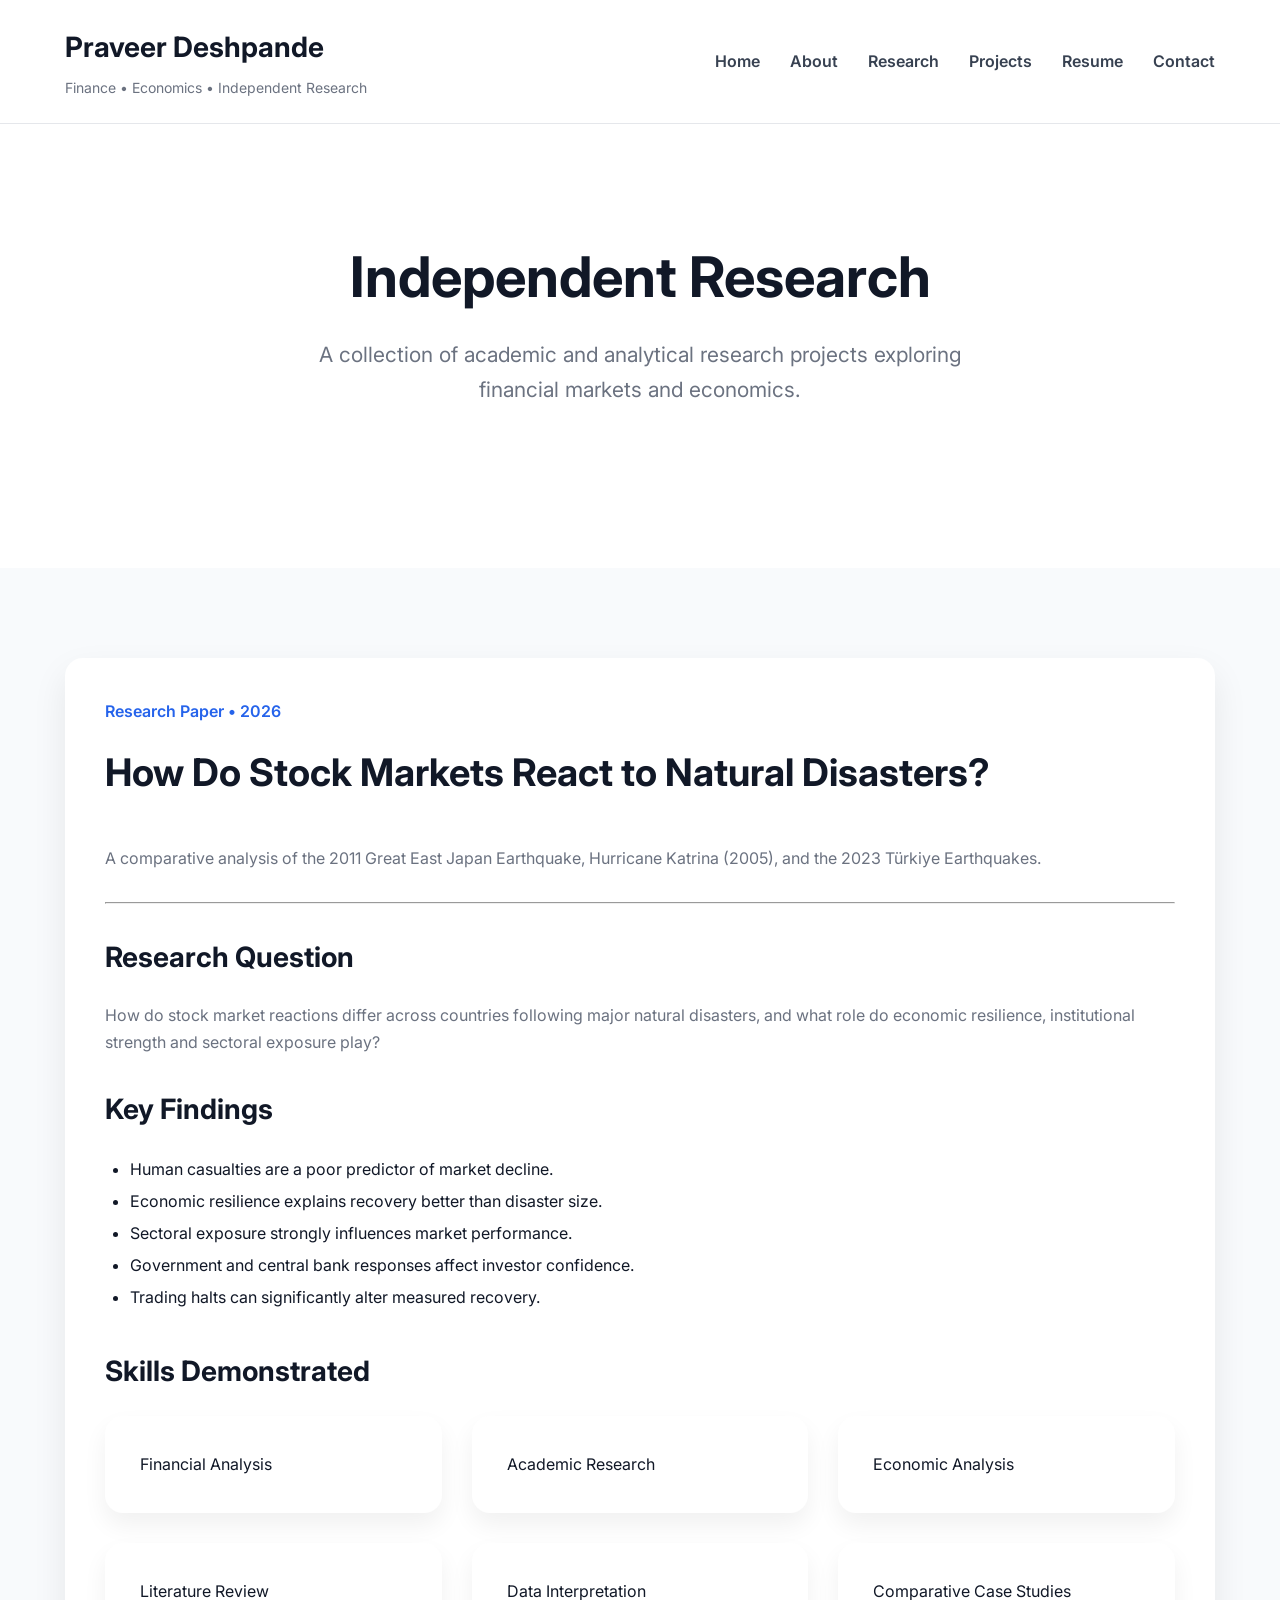
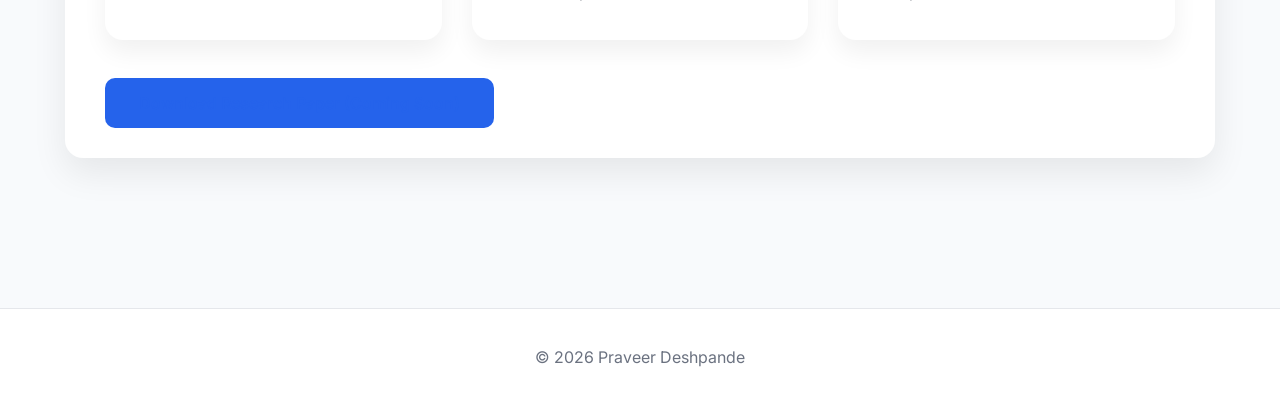
==== research.html @ 0e67dea5 "Create Research page" ====
<!DOCTYPE html>
<html lang="en">

<head>

<meta charset="UTF-8">
<meta name="viewport" content="width=device-width, initial-scale=1">

<title>Research | Praveer Deshpande</title>

<link rel="stylesheet" href="style.css">

<link rel="preconnect" href="https://fonts.googleapis.com">
<link rel="preconnect" href="https://fonts.gstatic.com" crossorigin>

<link href="https://fonts.googleapis.com/css2?family=Inter:wght@300;400;500;600;700&display=swap" rel="stylesheet">

</head>

<body>

<header>

<div class="container">

<div>

<h1>Praveer Deshpande</h1>

<p class="tagline">
Finance • Economics • Independent Research
</p>

</div>

<nav>

<a href="index.html">Home</a>

<a href="about.html">About</a>

<a href="research.html">Research</a>

<a href="projects.html">Projects</a>

<a href="resume.html">Resume</a>

<a href="contact.html">Contact</a>

</nav>

</div>

</header>

<section class="hero">

<div class="container">

<h2>Independent Research</h2>

<p>
A collection of academic and analytical research projects exploring financial markets and economics.
</p>

</div>

</section>

<section class="section">

<div class="container">

<div class="project-card">

<span style="color:#2563eb;font-weight:600;">
Research Paper • 2026
</span>

<h2 style="margin-top:15px;">
How Do Stock Markets React to Natural Disasters?
</h2>

<p>

A comparative analysis of the 2011 Great East Japan Earthquake,
Hurricane Katrina (2005), and the 2023 Türkiye Earthquakes.

</p>

<hr style="margin:30px 0;">

<h3>Research Question</h3>

<p>

How do stock market reactions differ across countries following major
natural disasters, and what role do economic resilience,
institutional strength and sectoral exposure play?

</p>

<h3 style="margin-top:30px;">
Key Findings
</h3>

<ul style="margin-left:25px;line-height:2;">

<li>Human casualties are a poor predictor of market decline.</li>

<li>Economic resilience explains recovery better than disaster size.</li>

<li>Sectoral exposure strongly influences market performance.</li>

<li>Government and central bank responses affect investor confidence.</li>

<li>Trading halts can significantly alter measured recovery.</li>

</ul>

<h3 style="margin-top:35px;">
Skills Demonstrated
</h3>

<div class="grid" style="margin-top:20px;">

<div class="small-card">

Financial Analysis

</div>

<div class="small-card">

Academic Research

</div>

<div class="small-card">

Economic Analysis

</div>

<div class="small-card">

Literature Review

</div>

<div class="small-card">

Data Interpretation

</div>

<div class="small-card">

Comparative Case Studies

</div>

</div>

<div style="margin-top:50px;">

<a class="btn" href="#">

Download Research Paper (Coming Soon)

</a>

</div>

</div>

</div>

</section>

<footer>

<div class="container">

<p>

© 2026 Praveer Deshpande

</p>

</div>

</footer>

</body>

</html>
---- style.css ----
*{
margin:0;
padding:0;
box-sizing:border-box;
}

html{
scroll-behavior:smooth;
}

body{
font-family:'Inter',sans-serif;
background:#f8fafc;
color:#111827;
line-height:1.7;
}

.container{
width:90%;
max-width:1150px;
margin:auto;
}

header{
background:#ffffff;
border-bottom:1px solid #e5e7eb;
position:sticky;
top:0;
z-index:1000;
}

header .container{
display:flex;
justify-content:space-between;
align-items:center;
padding:24px 0;
}

header h1{
font-size:28px;
font-weight:700;
}

.tagline{
font-size:14px;
color:#6b7280;
margin-top:4px;
}

nav{
display:flex;
gap:30px;
}

nav a{
text-decoration:none;
font-weight:600;
color:#374151;
transition:.3s;
}

nav a:hover{
color:#2563eb;
}

.hero{
padding:120px 0;
text-align:center;
background:white;
}

.hero h2{
font-size:56px;
max-width:900px;
margin:auto;
margin-bottom:25px;
line-height:1.2;
}

.hero p{
font-size:21px;
max-width:700px;
margin:auto;
color:#6b7280;
margin-bottom:40px;
}

.buttons{
display:flex;
justify-content:center;
gap:20px;
flex-wrap:wrap;
}

.btn{
background:#2563eb;
color:white;
padding:15px 34px;
border-radius:10px;
text-decoration:none;
font-weight:600;
transition:.3s;
}

.btn:hover{
background:#1d4ed8;
transform:translateY(-2px);
}

.btn-outline{
border:2px solid #2563eb;
color:#2563eb;
padding:13px 34px;
border-radius:10px;
text-decoration:none;
font-weight:600;
transition:.3s;
}

.btn-outline:hover{
background:#2563eb;
color:white;
}

.section{
padding:90px 0;
}

.section h2{
font-size:38px;
margin-bottom:40px;
}

.project-card{
background:white;
padding:40px;
border-radius:18px;
box-shadow:0 15px 35px rgba(0,0,0,.08);
transition:.3s;
}

.project-card:hover{
transform:translateY(-6px);
}

.project-card h3{
font-size:28px;
margin-bottom:20px;
}

.project-card p{
color:#6b7280;
margin-bottom:25px;
}

.project-card a{
text-decoration:none;
font-weight:600;
color:#2563eb;
}

.grid{
display:grid;
grid-template-columns:repeat(auto-fit,minmax(280px,1fr));
gap:30px;
}

.small-card{
background:white;
padding:35px;
border-radius:18px;
box-shadow:0 12px 25px rgba(0,0,0,.06);
transition:.3s;
}

.small-card:hover{
transform:translateY(-5px);
}

.small-card h3{
margin-bottom:15px;
font-size:24px;
}

.small-card p{
color:#6b7280;
}

footer{
background:white;
border-top:1px solid #e5e7eb;
padding:35px 0;
text-align:center;
color:#6b7280;
margin-top:60px;
}

@media(max-width:900px){

header .container{
flex-direction:column;
gap:20px;
}

nav{
flex-wrap:wrap;
justify-content:center;
gap:18px;
}

.hero{
padding:80px 0;
}

.hero h2{
font-size:40px;
}

.hero p{
font-size:18px;
}

.section h2{
font-size:30px;
}

}
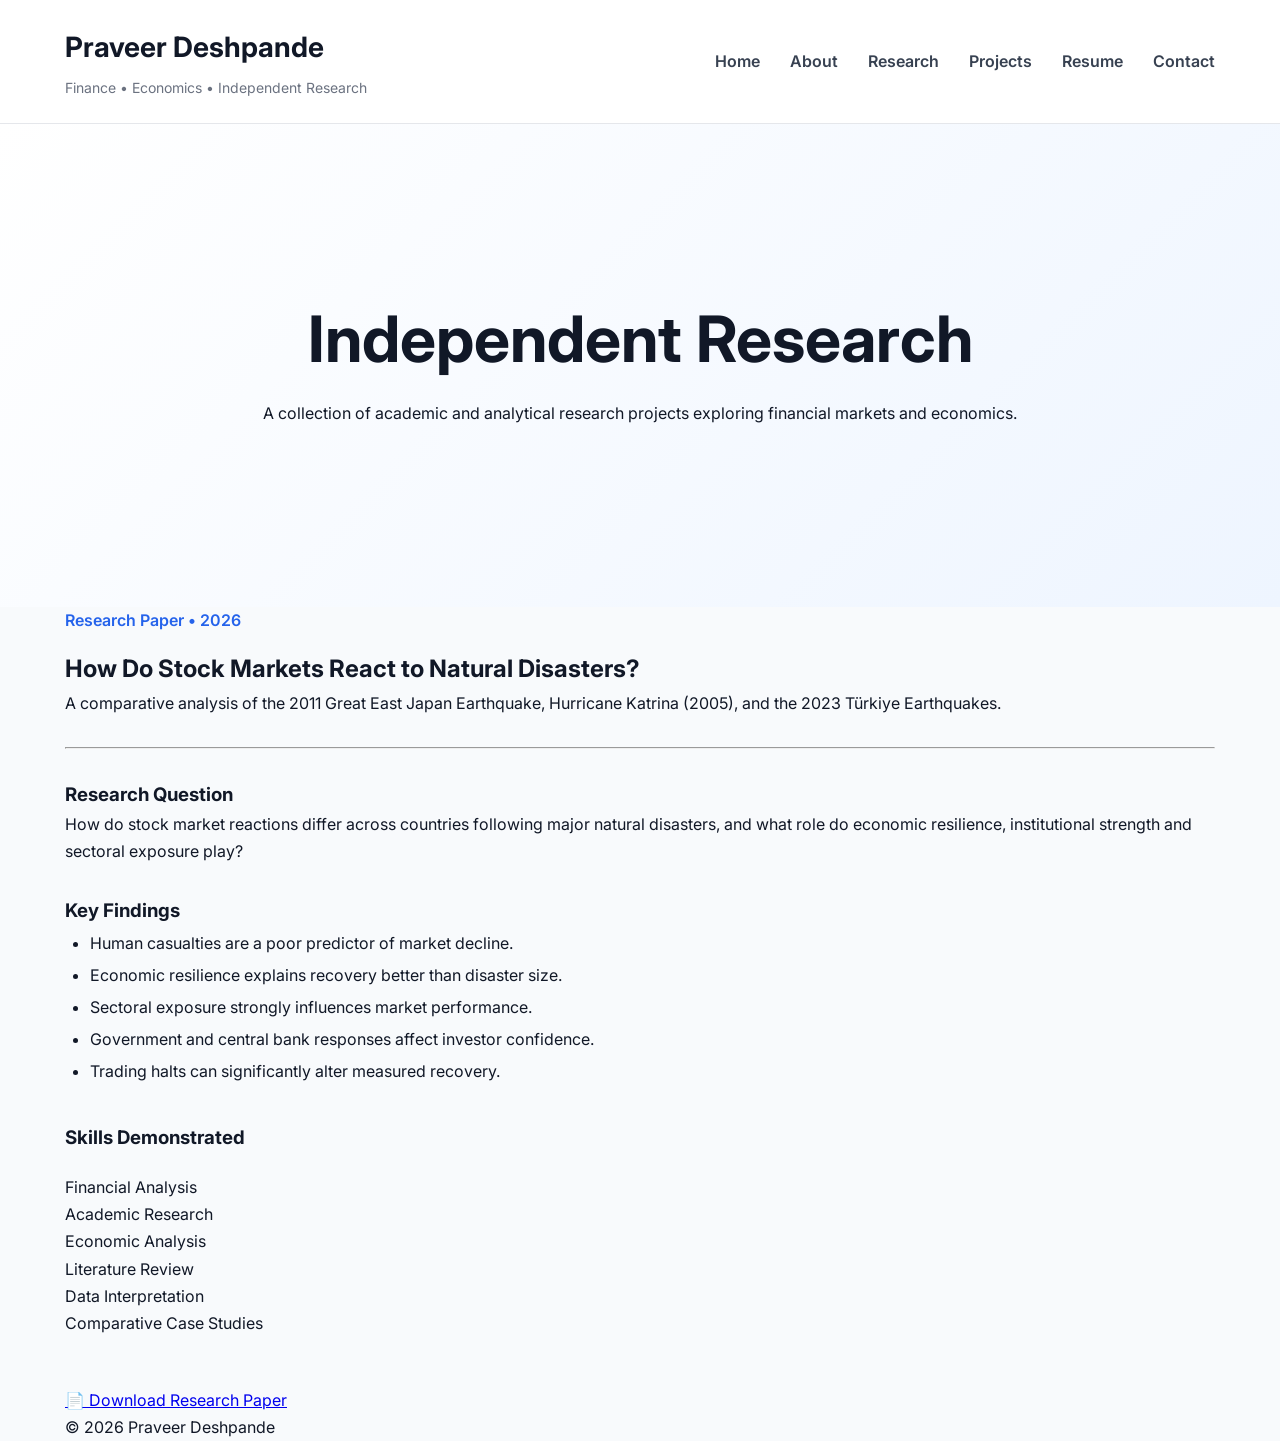
==== commit cb2f14df: "Link research paper" ====
--- a/research.html
+++ b/research.html
@@ -164,9 +164,11 @@
 
 <div style="margin-top:50px;">
 
-<a class="btn" href="#">
+<a class="btn"
+href="stock-market-natural-disasters.pdf"
+target="_blank">
 
-Download Research Paper (Coming Soon)
+📄 Download Research Paper
 
 </a>
 
--- a/style.css
+++ b/style.css
@@ -64,18 +64,19 @@
 }
 
 .hero{
-padding:120px 0;
+padding:180px 0;
 text-align:center;
-background:white;
+background:linear-gradient(135deg,#ffffff 0%,#eef5ff 100%);
 }
 
 .hero h2{
-font-size:56px;
+font-size:64px;
+font-weight:700;
 max-width:900px;
 margin:auto;
 margin-bottom:25px;
-line-height:1.2;
-}
+line-height:1.1;
+
 
 .hero p{
 font-size:21px;
@@ -133,14 +134,17 @@
 
 .project-card{
 background:white;
-padding:40px;
-border-radius:18px;
-box-shadow:0 15px 35px rgba(0,0,0,.08);
-transition:.3s;
-}
+padding:45px;
+border-radius:20px;
+box-shadow:0 20px 45px rgba(0,0,0,.08);
+transition:.35s;
+border:1px solid #edf2f7;
+}
+
 
 .project-card:hover{
-transform:translateY(-6px);
+transform:translateY(-10px);
+box-shadow:0 28px 55px rgba(37,99,235,.12);
 }
 
 .project-card h3{
@@ -167,14 +171,17 @@
 
 .small-card{
 background:white;
-padding:35px;
+padding:40px;
 border-radius:18px;
-box-shadow:0 12px 25px rgba(0,0,0,.06);
-transition:.3s;
-}
+border:1px solid #edf2f7;
+box-shadow:0 12px 30px rgba(0,0,0,.05);
+transition:.3s;
+}
+
 
 .small-card:hover{
-transform:translateY(-5px);
+transform:translateY(-8px);
+box-shadow:0 18px 40px rgba(37,99,235,.10);
 }
 
 .small-card h3{
@@ -224,4 +231,75 @@
 font-size:30px;
 }
 
-}
+::selection{
+background:#2563eb;
+color:white;
+}
+
+img{
+max-width:100%;
+display:block;
+}
+
+h1,h2,h3{
+letter-spacing:-1px;
+}
+
+.section{
+animation:fadeUp .8s ease;
+}
+
+@keyframes fadeUp{
+
+from{
+
+opacity:0;
+
+transform:translateY(30px);
+
+}
+
+to{
+
+opacity:1;
+
+transform:translateY(0);
+
+}
+
+.stats{
+padding:20px 0 90px;
+}
+
+.stats-grid{
+display:grid;
+grid-template-columns:repeat(auto-fit,minmax(220px,1fr));
+gap:25px;
+}
+
+.stat-card{
+background:white;
+padding:35px;
+text-align:center;
+border-radius:18px;
+box-shadow:0 12px 30px rgba(0,0,0,.05);
+border:1px solid #edf2f7;
+transition:.3s;
+}
+
+.stat-card:hover{
+transform:translateY(-8px);
+box-shadow:0 20px 45px rgba(37,99,235,.10);
+}
+
+.stat-card h2{
+font-size:42px;
+color:#2563eb;
+margin-bottom:10px;
+}
+
+.stat-card p{
+font-size:16px;
+color:#6b7280;
+font-weight:600;
+}
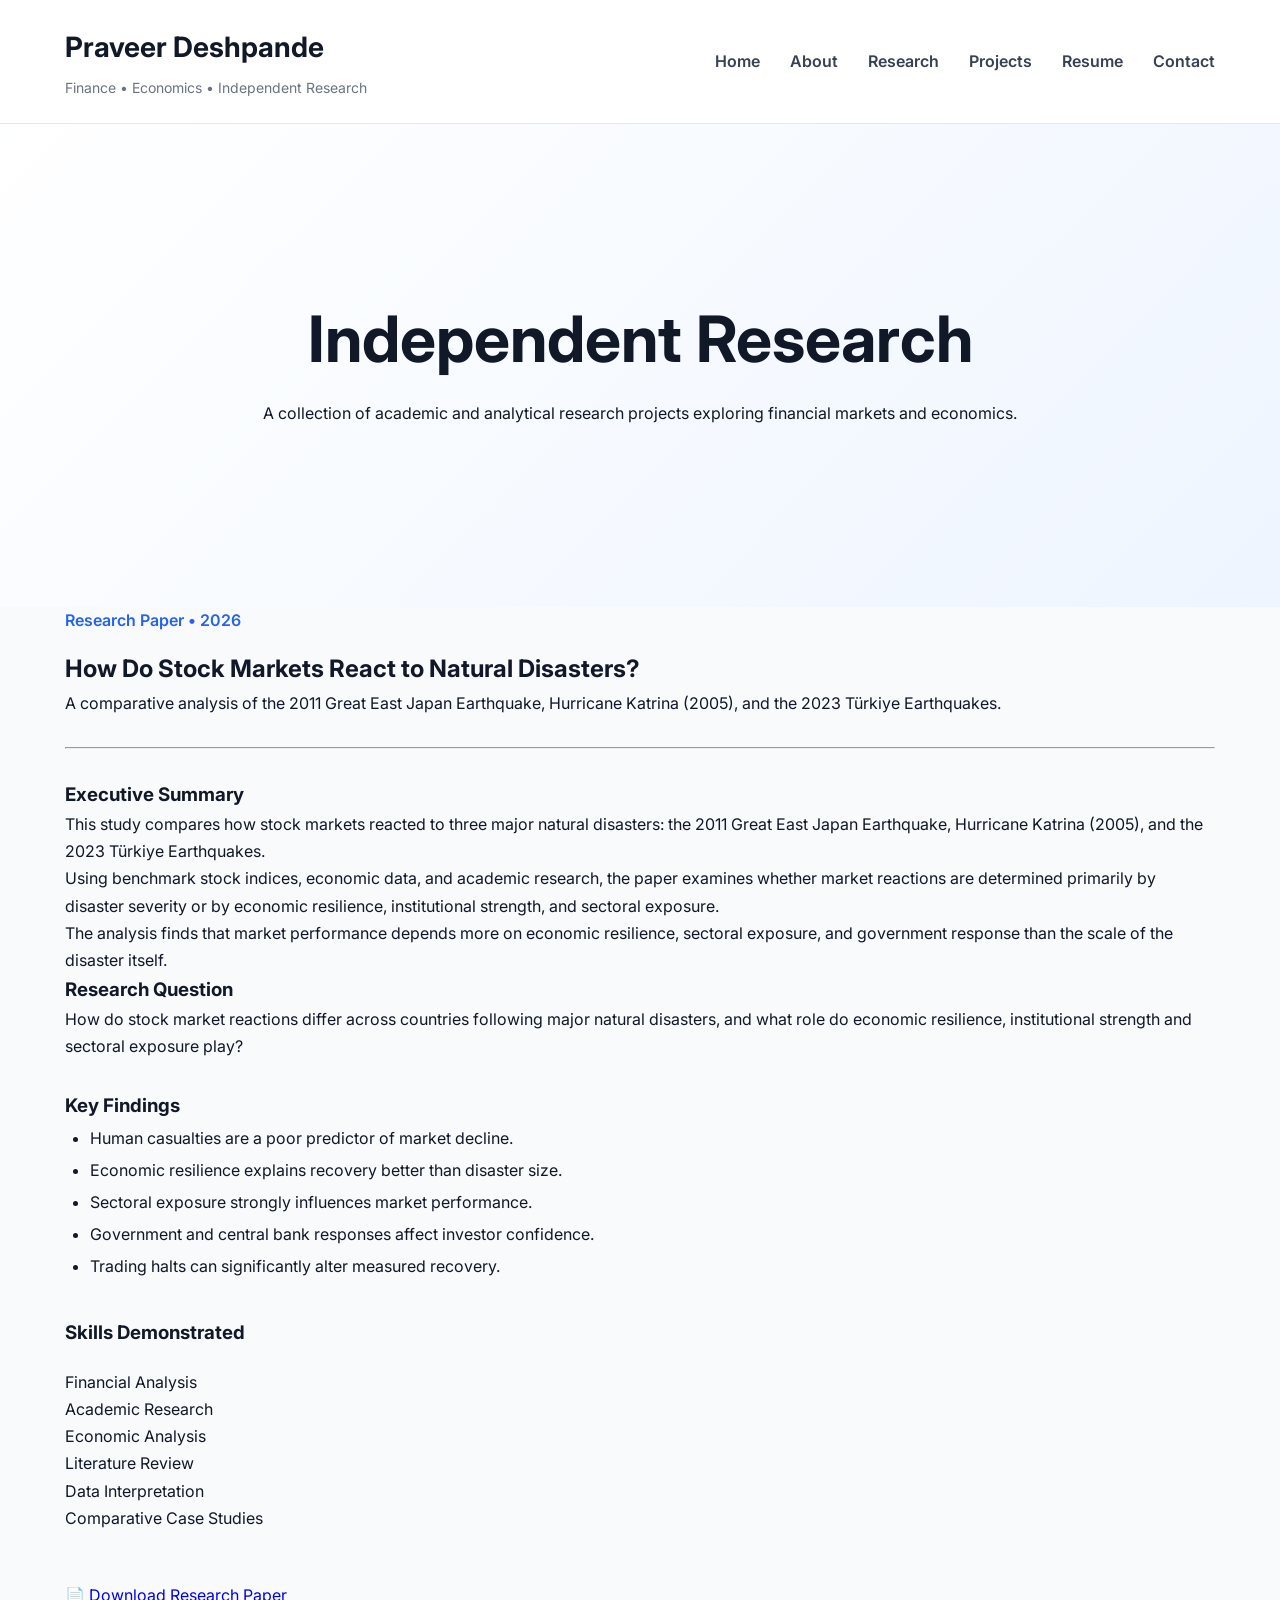
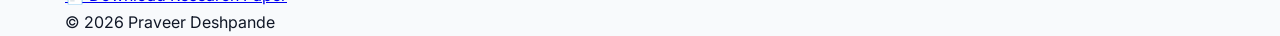
==== commit 0ab7bfe6: "Add executive summary Added an executive summary and refined the research question." ====
--- a/research.html
+++ b/research.html
@@ -90,13 +90,26 @@
 
 <hr style="margin:30px 0;">
 
+<h3>Executive Summary</h3>
+
+<p>
+This study compares how stock markets reacted to three major natural disasters: the 2011 Great East Japan Earthquake, Hurricane Katrina (2005), and the 2023 Türkiye Earthquakes.
+</p>
+
+<p>
+Using benchmark stock indices, economic data, and academic research, the paper examines whether market reactions are determined primarily by disaster severity or by economic resilience, institutional strength, and sectoral exposure.
+</p>
+
+<p>
+The analysis finds that market performance depends more on economic resilience, sectoral exposure, and government response than the scale of the disaster itself.
+</p>
+
+
 <h3>Research Question</h3>
 
 <p>
-
-How do stock market reactions differ across countries following major
-natural disasters, and what role do economic resilience,
-institutional strength and sectoral exposure play?
+How do stock market reactions differ across countries following major natural disasters, and what role do economic resilience, institutional strength and sectoral exposure play?
+</p>
 
 </p>
 
